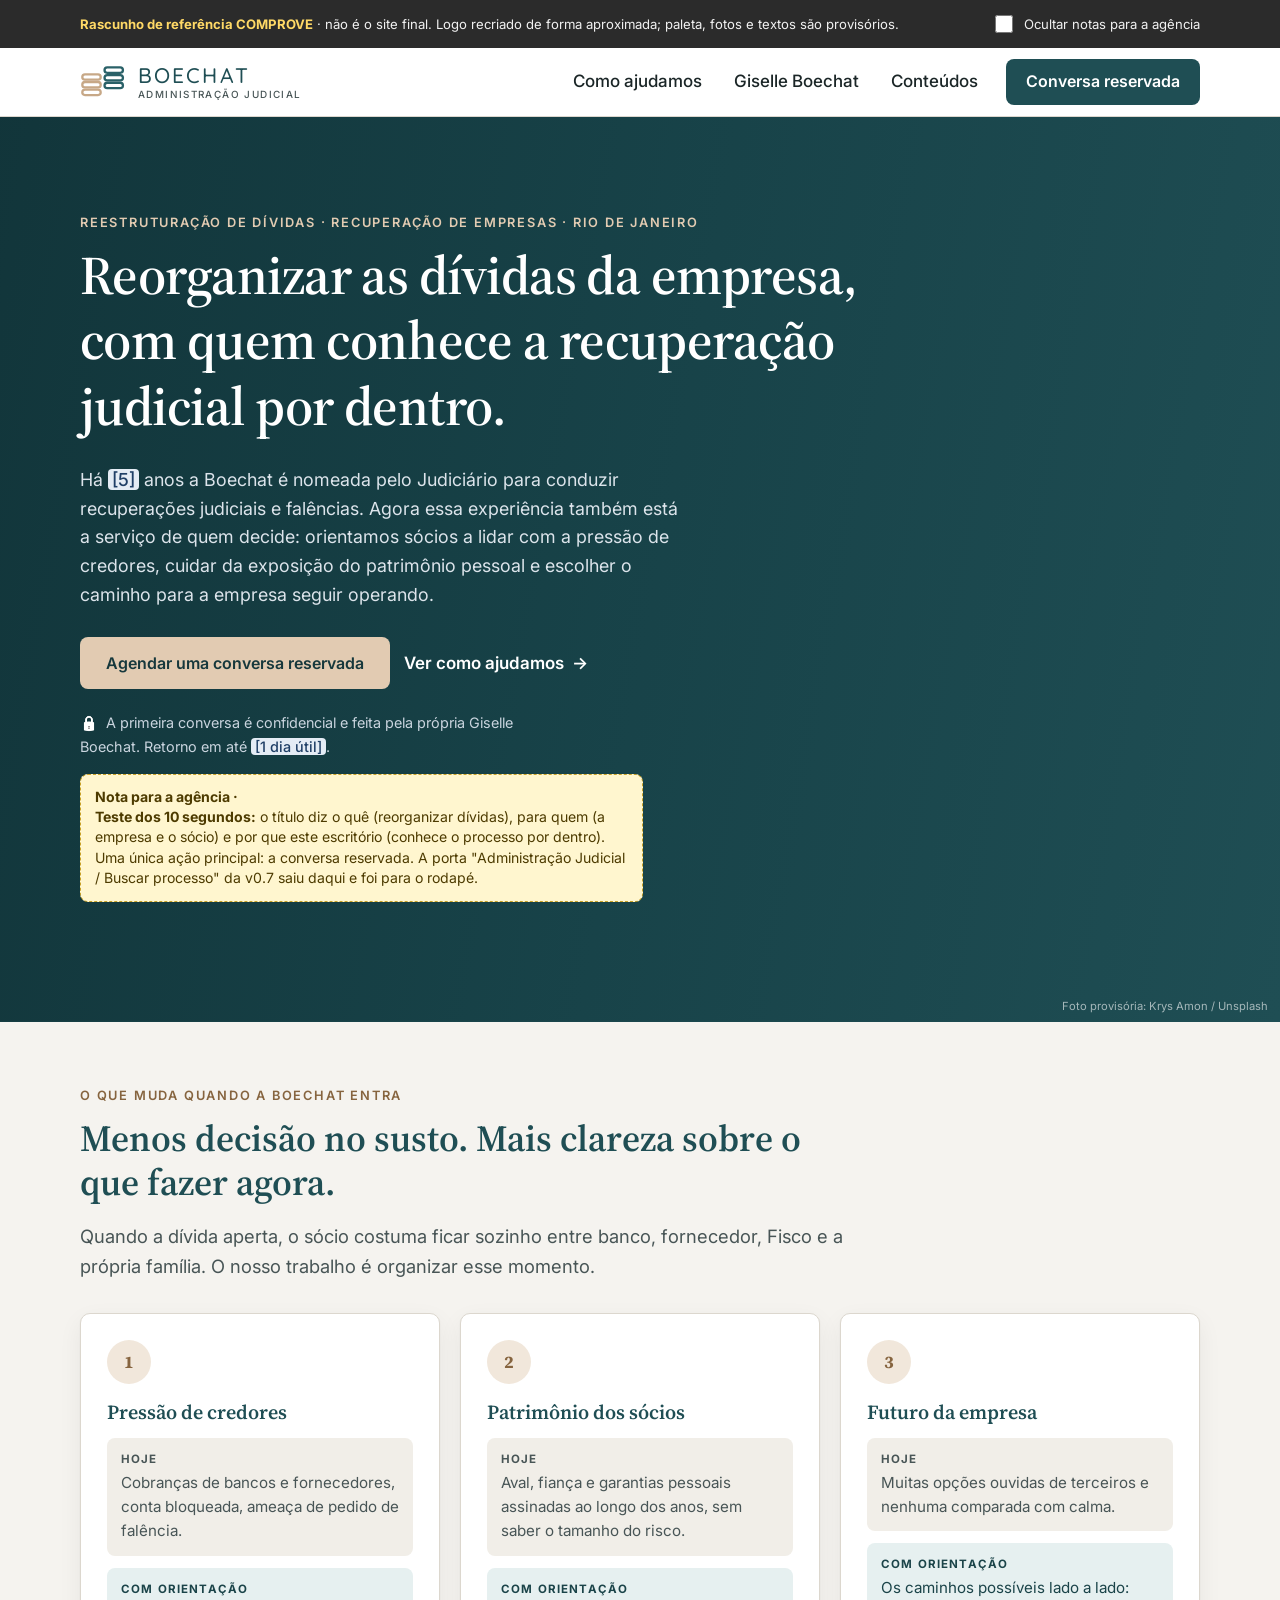
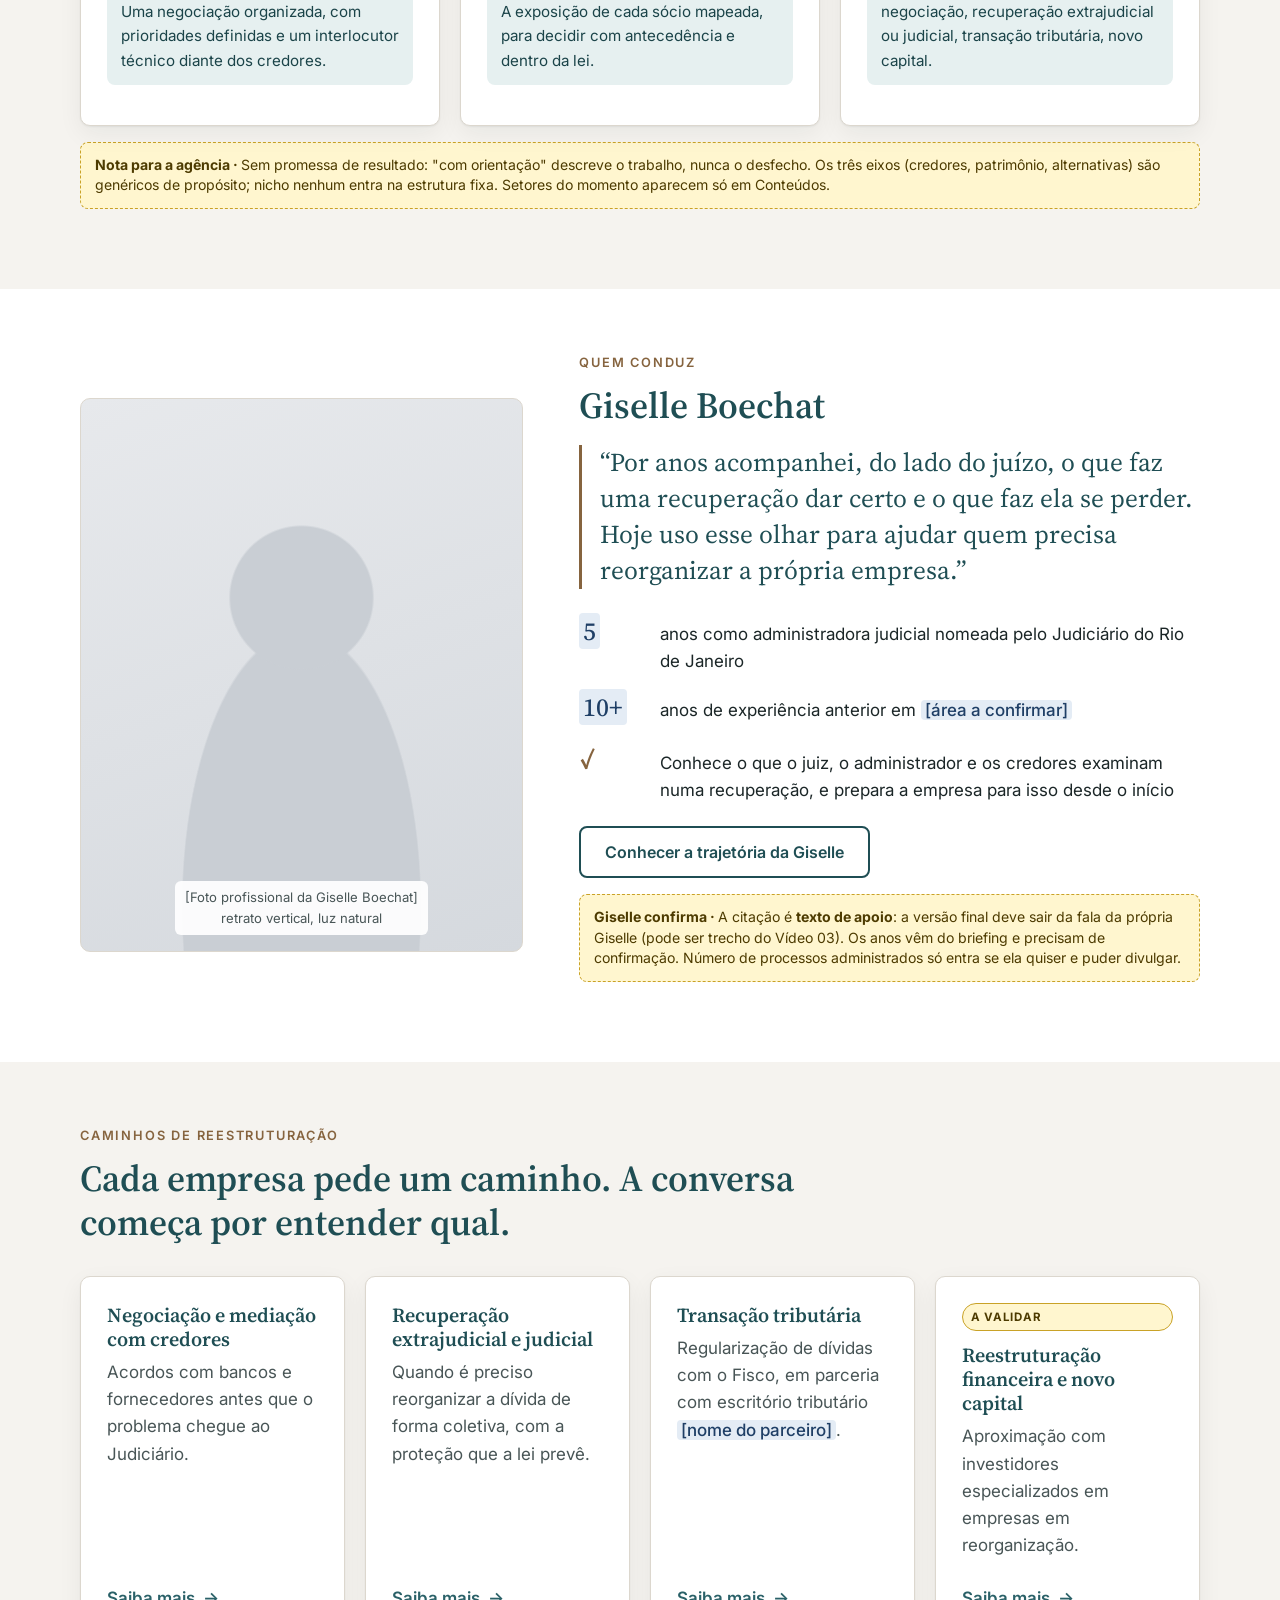
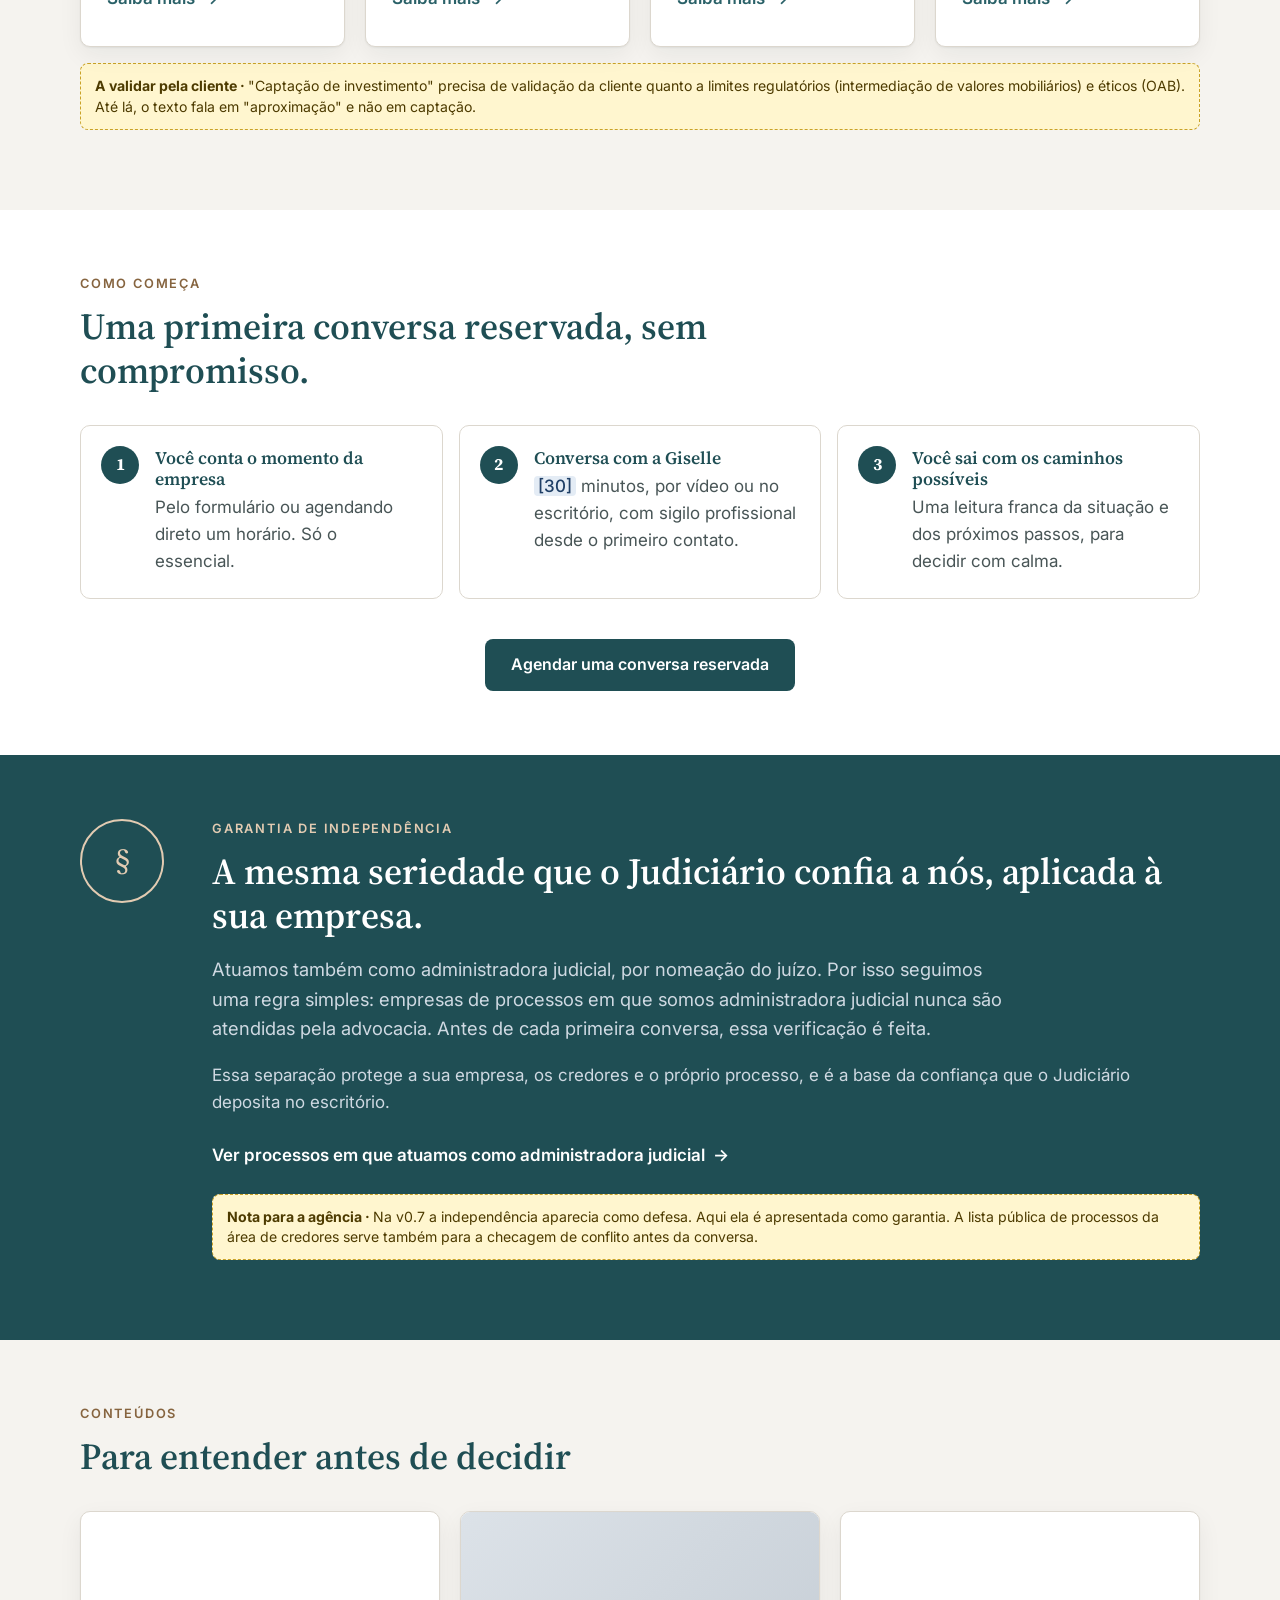
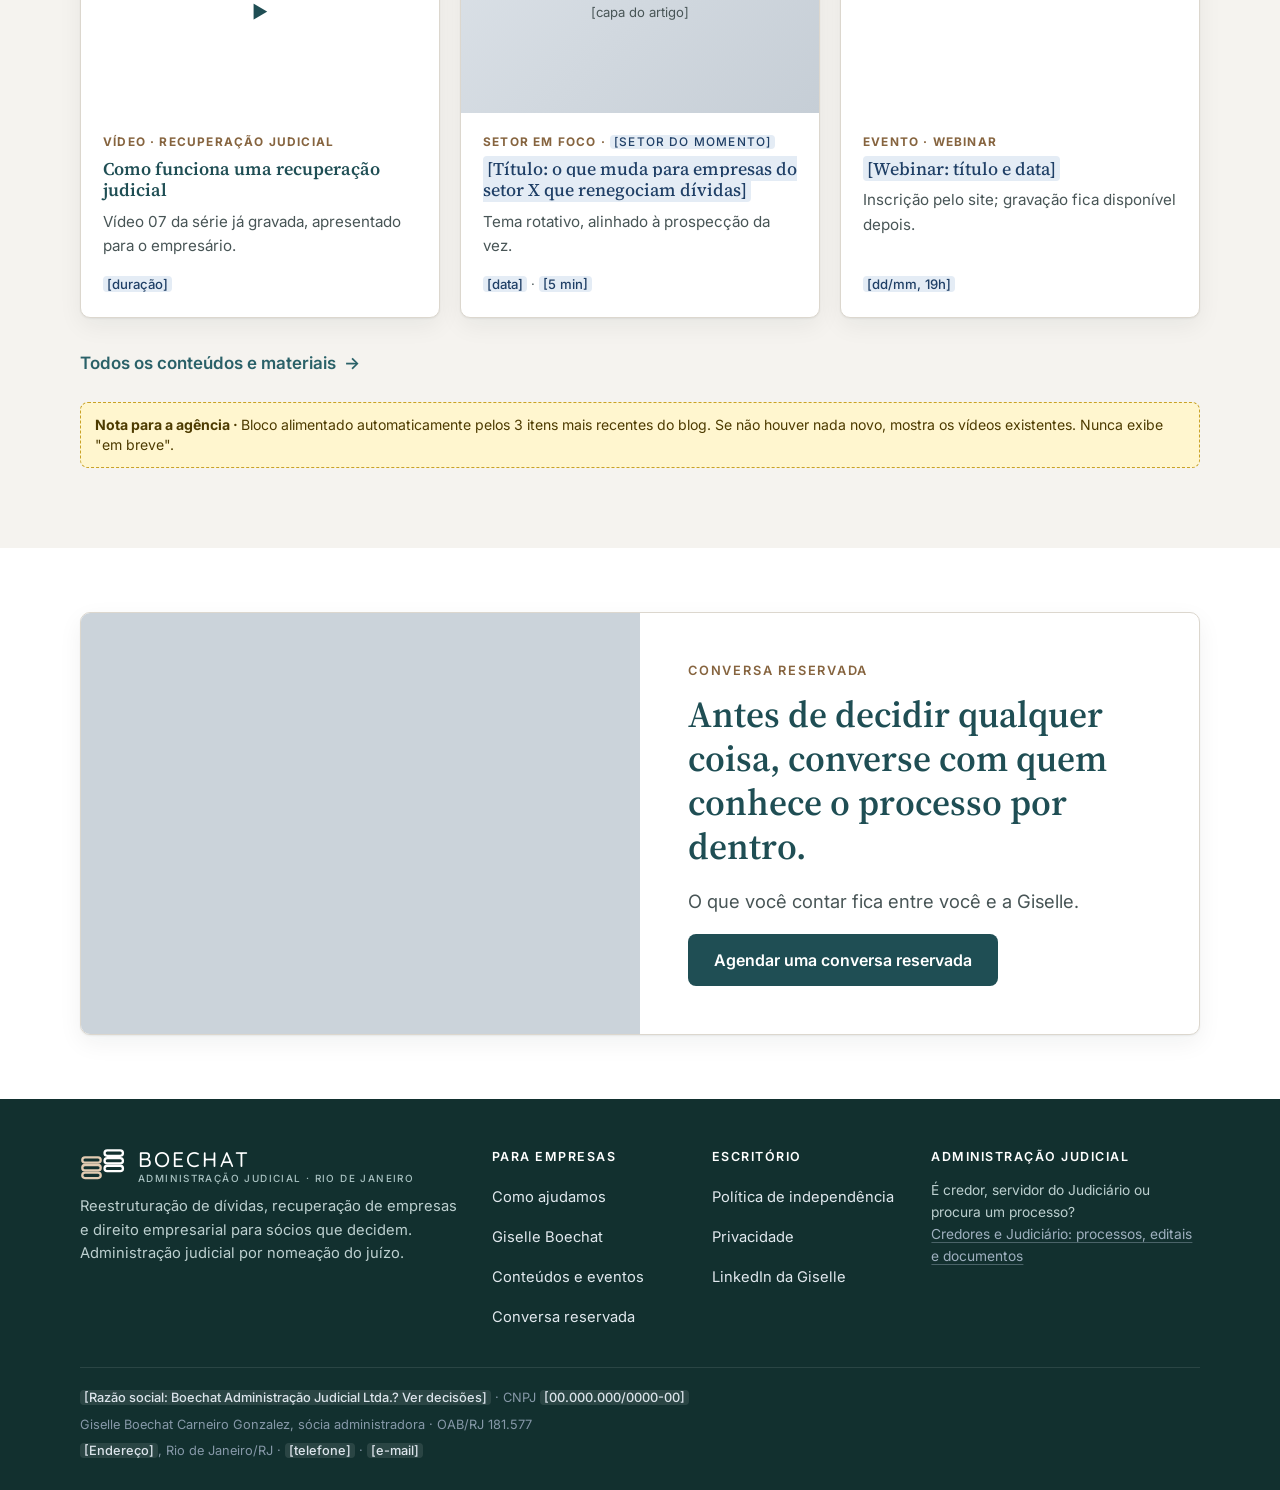
==== boechat-site-rascunho/index.html @ d045caf1 "Rascunho visual de referência do site Boechat Home voltada ao empresário, área separada de credores " ====
<!doctype html>
<html lang="pt-BR">
<head>
<meta charset="utf-8">
<meta name="viewport" content="width=device-width, initial-scale=1">
<meta name="robots" content="noindex, nofollow">
<title>Boechat · Reestruturação de dívidas e recuperação de empresas</title>
<link rel="preconnect" href="https://fonts.googleapis.com">
<link rel="preconnect" href="https://fonts.gstatic.com" crossorigin>
<link href="https://fonts.googleapis.com/css2?family=Inter:wght@400;500;600;700&family=Quicksand:wght@500&family=Source+Serif+4:opsz,wght@8..60,500;8..60,600&display=swap" rel="stylesheet">
<link rel="stylesheet" href="style.css">
</head>
<body>
<div class="rascunho" role="note">
  <div class="wrap rascunho__in">
    <p><strong>Rascunho de referência COMPROVE</strong> · não é o site final. Logo recriado de forma aproximada; paleta, fotos e textos são provisórios.</p>
    <label class="toggle"><input type="checkbox" id="ocultar-notas"> Ocultar notas para a agência</label>
  </div>
</div>
<header class="topo">
  <div class="wrap topo__in">
    <a href="index.html" class="marca" aria-label="Boechat, página inicial">
      <svg class="logo" viewBox="0 0 60 46" fill="none" stroke-width="3" aria-hidden="true"><g class="l1"><rect x="3" y="13" width="24" height="7" rx="3.5"/><rect x="3" y="23" width="24" height="7" rx="3.5"/><rect x="3" y="33" width="24" height="7" rx="3.5"/></g><g class="l2"><rect x="32" y="4" width="24" height="7" rx="3.5"/><rect x="32" y="14" width="24" height="7" rx="3.5"/><rect x="32" y="24" width="24" height="7" rx="3.5"/></g></svg>
      <span class="marca__nome" title="Recriação aproximada do logotipo atual: substituir pelo arquivo oficial">BOECHAT<small>Administração Judicial</small></span>
    </a>
    <nav class="menu-d" aria-label="Principal">
        <a href="como-ajudamos.html">Como ajudamos</a>
        <a href="giselle.html">Giselle Boechat</a>
        <a href="conteudos.html">Conteúdos</a>
        <a href="contato.html" class="btn btn--primario">Conversa reservada</a>
    </nav>
    <details class="menu-m">
      <summary>Menu</summary>
      <nav aria-label="Principal (celular)">
        <a href="como-ajudamos.html">Como ajudamos</a>
        <a href="giselle.html">Giselle Boechat</a>
        <a href="conteudos.html">Conteúdos</a>
        <a href="contato.html" class="btn btn--primario">Conversa reservada</a>
      </nav>
    </details>
  </div>
</header>
<main>
<!-- HERO: teste dos 10 segundos -->
<section class="hero" style="--hero-img: url('https://images.unsplash.com/photo-1548963670-aaaa8f73a5e3?auto=format&fit=crop&w=1800&q=70')">
  <div class="wrap hero__in">
    <span class="olho">Reestruturação de dívidas · Recuperação de empresas · Rio de Janeiro</span>
    <h1>Reorganizar as dívidas da empresa, com quem conhece a recuperação judicial por dentro.</h1>
    <p class="lead">Há <span class="ph">[5]</span> anos a Boechat é nomeada pelo Judiciário para conduzir recuperações judiciais e falências. Agora essa experiência também está a serviço de quem decide: orientamos sócios a lidar com a pressão de credores, cuidar da exposição do patrimônio pessoal e escolher o caminho para a empresa seguir operando.</p>
    <div class="hero__acoes">
      <a href="contato.html" class="btn btn--primario">Agendar uma conversa reservada</a>
      <a href="como-ajudamos.html" class="link-seta">Ver como ajudamos</a>
    </div>
    <p class="hero__garantia">A primeira conversa é confidencial e feita pela própria Giselle Boechat. Retorno em até <span class="ph">[1 dia útil]</span>.</p>
    <div class="nota">
      <p><b>Teste dos 10 segundos:</b> o título diz o quê (reorganizar dívidas), para quem (a empresa e o sócio) e por que este escritório (conhece o processo por dentro). Uma única ação principal: a conversa reservada. A porta "Administração Judicial / Buscar processo" da v0.7 saiu daqui e foi para o rodapé.</p>
    </div>
  </div>
  <p class="credito-foto">Foto provisória: Krys Amon / Unsplash</p>
</section>

<!-- O QUE MUDA -->
<section class="secao">
  <div class="wrap">
    <div class="cabeca-secao">
      <span class="olho">O que muda quando a Boechat entra</span>
      <h2>Menos decisão no susto. Mais clareza sobre o que fazer agora.</h2>
      <p class="lead">Quando a dívida aperta, o sócio costuma ficar sozinho entre banco, fornecedor, Fisco e a própria família. O nosso trabalho é organizar esse momento.</p>
    </div>
    <div class="grade grade--3">
      <article class="cartao">
        <div class="cartao__icone" aria-hidden="true">1</div>
        <h3>Pressão de credores</h3>
        <div class="transforma">
          <div class="de"><b>Hoje</b>Cobranças de bancos e fornecedores, conta bloqueada, ameaça de pedido de falência.</div>
          <div class="para"><b>Com orientação</b>Uma negociação organizada, com prioridades definidas e um interlocutor técnico diante dos credores.</div>
        </div>
      </article>
      <article class="cartao">
        <div class="cartao__icone" aria-hidden="true">2</div>
        <h3>Patrimônio dos sócios</h3>
        <div class="transforma">
          <div class="de"><b>Hoje</b>Aval, fiança e garantias pessoais assinadas ao longo dos anos, sem saber o tamanho do risco.</div>
          <div class="para"><b>Com orientação</b>A exposição de cada sócio mapeada, para decidir com antecedência e dentro da lei.</div>
        </div>
      </article>
      <article class="cartao">
        <div class="cartao__icone" aria-hidden="true">3</div>
        <h3>Futuro da empresa</h3>
        <div class="transforma">
          <div class="de"><b>Hoje</b>Muitas opções ouvidas de terceiros e nenhuma comparada com calma.</div>
          <div class="para"><b>Com orientação</b>Os caminhos possíveis lado a lado: negociação, recuperação extrajudicial ou judicial, transação tributária, novo capital.</div>
        </div>
      </article>
    </div>
    <div class="nota">Sem promessa de resultado: "com orientação" descreve o trabalho, nunca o desfecho. Os três eixos (credores, patrimônio, alternativas) são genéricos de propósito; nicho nenhum entra na estrutura fixa. Setores do momento aparecem só em Conteúdos.</div>
  </div>
</section>

<!-- AUTORIDADE -->
<section class="secao secao--branca">
  <div class="wrap autoridade">
    <div>
      <div class="retrato"><span>[Foto profissional da Giselle Boechat]<br>retrato vertical, luz natural</span></div>
    </div>
    <div>
      <span class="olho">Quem conduz</span>
      <h2>Giselle Boechat</h2>
      <blockquote class="citacao">“Por anos acompanhei, do lado do juízo, o que faz uma recuperação dar certo e o que faz ela se perder. Hoje uso esse olhar para ajudar quem precisa reorganizar a própria empresa.”</blockquote>
      <ul class="fatos">
        <li><strong><span class="ph">5</span></strong><span>anos como administradora judicial nomeada pelo Judiciário do Rio de Janeiro</span></li>
        <li><strong><span class="ph">10+</span></strong><span>anos de experiência anterior em <span class="ph">[área a confirmar]</span></span></li>
        <li><strong>✓</strong><span>Conhece o que o juiz, o administrador e os credores examinam numa recuperação, e prepara a empresa para isso desde o início</span></li>
      </ul>
      <a href="giselle.html" class="btn btn--contorno">Conhecer a trajetória da Giselle</a>
      <div class="nota nota--cliente">A citação é <b>texto de apoio</b>: a versão final deve sair da fala da própria Giselle (pode ser trecho do Vídeo 03). Os anos vêm do briefing e precisam de confirmação. Número de processos administrados só entra se ela quiser e puder divulgar.</div>
    </div>
  </div>
</section>

<!-- CAMINHOS -->
<section class="secao">
  <div class="wrap">
    <div class="cabeca-secao">
      <span class="olho">Caminhos de reestruturação</span>
      <h2>Cada empresa pede um caminho. A conversa começa por entender qual.</h2>
    </div>
    <div class="grade grade--4">
      <article class="cartao">
        <h3>Negociação e mediação com credores</h3>
        <p>Acordos com bancos e fornecedores antes que o problema chegue ao Judiciário.</p>
        <a class="link-seta" href="como-ajudamos.html#negociacao">Saiba mais</a>
      </article>
      <article class="cartao">
        <h3>Recuperação extrajudicial e judicial</h3>
        <p>Quando é preciso reorganizar a dívida de forma coletiva, com a proteção que a lei prevê.</p>
        <a class="link-seta" href="como-ajudamos.html#recuperacao">Saiba mais</a>
      </article>
      <article class="cartao">
        <h3>Transação tributária</h3>
        <p>Regularização de dívidas com o Fisco, em parceria com escritório tributário <span class="ph">[nome do parceiro]</span>.</p>
        <a class="link-seta" href="como-ajudamos.html#tributario">Saiba mais</a>
      </article>
      <article class="cartao">
        <span class="selo">A validar</span>
        <h3 class="mt-1">Reestruturação financeira e novo capital</h3>
        <p>Aproximação com investidores especializados em empresas em reorganização.</p>
        <a class="link-seta" href="como-ajudamos.html#capital">Saiba mais</a>
      </article>
    </div>
    <div class="nota nota--validar">"Captação de investimento" precisa de validação da cliente quanto a limites regulatórios (intermediação de valores mobiliários) e éticos (OAB). Até lá, o texto fala em "aproximação" e não em captação.</div>
  </div>
</section>

<!-- PRIMEIRA CONVERSA -->
<section class="secao secao--branca">
  <div class="wrap">
    <div class="cabeca-secao">
      <span class="olho">Como começa</span>
      <h2>Uma primeira conversa reservada, sem compromisso.</h2>
    </div>
    <ol class="passos">
      <li><h3>Você conta o momento da empresa</h3><p>Pelo formulário ou agendando direto um horário. Só o essencial.</p></li>
      <li><h3>Conversa com a Giselle</h3><p><span class="ph">[30]</span> minutos, por vídeo ou no escritório, com sigilo profissional desde o primeiro contato.</p></li>
      <li><h3>Você sai com os caminhos possíveis</h3><p>Uma leitura franca da situação e dos próximos passos, para decidir com calma.</p></li>
    </ol>
    <div class="centro mt-3">
      <a href="contato.html" class="btn btn--primario">Agendar uma conversa reservada</a>
    </div>
  </div>
</section>

<!-- INDEPENDÊNCIA -->
<section class="secao secao--escura" id="independencia">
  <div class="wrap garantia">
    <div class="garantia__selo" aria-hidden="true">§</div>
    <div>
      <span class="olho">Garantia de independência</span>
      <h2>A mesma seriedade que o Judiciário confia a nós, aplicada à sua empresa.</h2>
      <p class="lead" style="color:#CFD9E2">Atuamos também como administradora judicial, por nomeação do juízo. Por isso seguimos uma regra simples: empresas de processos em que somos administradora judicial nunca são atendidas pela advocacia. Antes de cada primeira conversa, essa verificação é feita.</p>
      <p style="color:#CFD9E2">Essa separação protege a sua empresa, os credores e o próprio processo, e é a base da confiança que o Judiciário deposita no escritório.</p>
      <a class="link-seta" href="credores-e-judiciario.html">Ver processos em que atuamos como administradora judicial</a>
      <div class="nota">Na v0.7 a independência aparecia como defesa. Aqui ela é apresentada como garantia. A lista pública de processos da área de credores serve também para a checagem de conflito antes da conversa.</div>
    </div>
  </div>
</section>

<!-- CONTEÚDOS -->
<section class="secao">
  <div class="wrap">
    <div class="cabeca-secao">
      <span class="olho">Conteúdos</span>
      <h2>Para entender antes de decidir</h2>
    </div>
    <div class="grade grade--3">
      <article class="post">
        <div class="post__capa post__capa--video" style="background-image:url('https://images.unsplash.com/photo-1450101499163-c8848c66ca85?auto=format&fit=crop&w=800&q=60')"></div>
        <div class="post__corpo">
          <span class="post__tema">Vídeo · Recuperação judicial</span>
          <h3>Como funciona uma recuperação judicial</h3>
          <p>Vídeo 07 da série já gravada, apresentado para o empresário.</p>
          <span class="post__meta"><span class="ph">[duração]</span></span>
        </div>
      </article>
      <article class="post">
        <div class="post__capa">[capa do artigo]</div>
        <div class="post__corpo">
          <span class="post__tema">Setor em foco · <span class="ph">[setor do momento]</span></span>
          <h3><span class="ph">[Título: o que muda para empresas do setor X que renegociam dívidas]</span></h3>
          <p>Tema rotativo, alinhado à prospecção da vez.</p>
          <span class="post__meta"><span class="ph">[data]</span> · <span class="ph">[5 min]</span></span>
        </div>
      </article>
      <article class="post">
        <div class="post__capa" style="background-image:url('https://images.unsplash.com/photo-1785140629691-da4294ff4d19?auto=format&fit=crop&w=800&q=60')"></div>
        <div class="post__corpo">
          <span class="post__tema">Evento · Webinar</span>
          <h3><span class="ph">[Webinar: título e data]</span></h3>
          <p>Inscrição pelo site; gravação fica disponível depois.</p>
          <span class="post__meta"><span class="ph">[dd/mm, 19h]</span></span>
        </div>
      </article>
    </div>
    <div class="mt-2"><a class="link-seta" href="conteudos.html">Todos os conteúdos e materiais</a></div>
    <div class="nota">Bloco alimentado automaticamente pelos 3 itens mais recentes do blog. Se não houver nada novo, mostra os vídeos existentes. Nunca exibe "em breve".</div>
  </div>
</section>

<!-- CTA FINAL -->
<section class="secao secao--branca">
  <div class="wrap">
    <div class="faixa-foto">
      <div class="faixa-foto__img" style="background-image:url('https://images.unsplash.com/photo-1785140629691-da4294ff4d19?auto=format&fit=crop&w=1200&q=65')" role="img" aria-label="Duas pessoas conversando em um escritório claro"></div>
      <div class="faixa-foto__txt">
        <span class="olho">Conversa reservada</span>
        <h2>Antes de decidir qualquer coisa, converse com quem conhece o processo por dentro.</h2>
        <p class="lead">O que você contar fica entre você e a Giselle.</p>
        <a href="contato.html" class="btn btn--primario">Agendar uma conversa reservada</a>
      </div>
    </div>
  </div>
</section>
</main>
<footer class="rodape">
  <div class="wrap">
    <div class="rodape__grade">
      <div>
        <a href="index.html" class="marca">
          <svg class="logo" viewBox="0 0 60 46" fill="none" stroke-width="3" aria-hidden="true"><g class="l1"><rect x="3" y="13" width="24" height="7" rx="3.5"/><rect x="3" y="23" width="24" height="7" rx="3.5"/><rect x="3" y="33" width="24" height="7" rx="3.5"/></g><g class="l2"><rect x="32" y="4" width="24" height="7" rx="3.5"/><rect x="32" y="14" width="24" height="7" rx="3.5"/><rect x="32" y="24" width="24" height="7" rx="3.5"/></g></svg>
          <span class="marca__nome">BOECHAT<small>Administração Judicial · Rio de Janeiro</small></span>
        </a>
        <p class="mt-1">Reestruturação de dívidas, recuperação de empresas e direito empresarial para sócios que decidem. Administração judicial por nomeação do juízo.</p>
      </div>
      <div>
        <h4>Para empresas</h4>
        <ul>
          <li><a href="como-ajudamos.html">Como ajudamos</a></li>
          <li><a href="giselle.html">Giselle Boechat</a></li>
          <li><a href="conteudos.html">Conteúdos e eventos</a></li>
          <li><a href="contato.html">Conversa reservada</a></li>
        </ul>
      </div>
      <div>
        <h4>Escritório</h4>
        <ul>
          <li><a href="index.html#independencia">Política de independência</a></li>
          <li><a href="contato.html#privacidade">Privacidade</a></li>
          <li><a href="[link-linkedin-giselle]">LinkedIn da Giselle</a></li>
        </ul>
      </div>
      <div class="rodape__discreto">
        <h4>Administração judicial</h4>
        <p class="mb-0">É credor, servidor do Judiciário ou procura um processo?</p>
        <a href="credores-e-judiciario.html">Credores e Judiciário: processos, editais e documentos</a>
      </div>
    </div>
    <div class="rodape__legal">
      <span><span class="ph">[Razão social: Boechat Administração Judicial Ltda.? Ver decisões]</span> · CNPJ <span class="ph">[00.000.000/0000-00]</span></span>
      <span>Giselle Boechat Carneiro Gonzalez, sócia administradora · OAB/RJ 181.577</span>
      <span><span class="ph">[Endereço]</span>, Rio de Janeiro/RJ · <span class="ph">[telefone]</span> · <span class="ph">[e-mail]</span></span>
    </div>
  </div>
</footer>
</body>
</html>
---- boechat-site-rascunho/style.css ----
/* ==========================================================================
   Boechat · RASCUNHO VISUAL DE REFERÊNCIA (não é o site final)
   Paleta PROVISÓRIA, tirada a olho do logotipo atual (azul-petróleo + areia).
   Substituir pelos valores oficiais do manual de marca quando existir.
   Mobile-first: estilos base = celular; ajustes em min-width.
   ========================================================================== */

:root {
  /* Paleta provisória derivada do logotipo */
  --bg: #F5F3EF;          /* papel claro */
  --surface: #FFFFFF;
  --ink: #1B2627;         /* texto principal */
  --ink-soft: #485556;    /* texto secundário (contraste ~7:1 sobre --bg) */
  --teal: #4F8F96;        /* azul-petróleo do fundo do logo (uso decorativo) */
  --brand: #1F4E54;       /* azul-petróleo profundo: títulos, seções escuras */
  --brand-2: #2A6168;
  --sand: #E2CBB2;        /* areia do símbolo do logo */
  --accent: #86643F;      /* areia escurecida p/ texto (contraste ~5:1 sobre branco) */
  --accent-soft: #F1E7DB;
  --line: #DCD7CE;
  --ok: #2F6B4F;

  /* Notas para a agência (fica fora do site final) */
  --nota-bg: #FFF6CF;
  --nota-line: #C9A227;
  --nota-ink: #4D3B00;

  /* Placeholder de conteúdo a confirmar */
  --ph-bg: #E4ECF5;
  --ph-ink: #1F3F66;

  --radius: 10px;
  --shadow: 0 1px 2px rgba(20, 30, 40, .06), 0 8px 24px rgba(20, 30, 40, .06);
  --wrap: 1160px;

  --font-serif: "Source Serif 4", Georgia, "Times New Roman", serif;
  --font-sans: "Inter", system-ui, -apple-system, "Segoe UI", Roboto, Arial, sans-serif;
}

*, *::before, *::after { box-sizing: border-box; }
html { -webkit-text-size-adjust: 100%; scroll-behavior: smooth; }
body {
  margin: 0;
  background: var(--bg);
  color: var(--ink);
  font-family: var(--font-sans);
  font-size: 17px;
  line-height: 1.6;
}
img { max-width: 100%; display: block; }
a { color: var(--brand-2); text-underline-offset: 3px; }
a:hover { color: var(--accent); }
:focus-visible { outline: 3px solid var(--accent); outline-offset: 2px; }

h1, h2, h3 { font-family: var(--font-serif); font-weight: 600; line-height: 1.2; margin: 0 0 .5em; color: var(--brand); }
h1 { font-size: clamp(2rem, 7vw, 3.4rem); letter-spacing: -.01em; }
h2 { font-size: clamp(1.6rem, 5vw, 2.3rem); }
h3 { font-size: 1.25rem; }
p { margin: 0 0 1em; }

.wrap { width: 100%; max-width: var(--wrap); margin: 0 auto; padding: 0 20px; }
.secao { padding: 64px 0; }
.secao--branca { background: var(--surface); }
.secao--escura { background: var(--brand); color: #E8EEF3; }
.secao--escura h2, .secao--escura h3 { color: #fff; }
.secao--escura a { color: #fff; }
.olho { font-size: .8rem; letter-spacing: .14em; text-transform: uppercase; color: var(--accent); font-weight: 600; margin-bottom: .75em; display: block; }
.secao--escura .olho, .hero .olho { color: var(--sand); }
.lead { font-size: 1.15rem; color: var(--ink-soft); max-width: 44em; }
.centro { text-align: center; }
.centro .lead { margin-left: auto; margin-right: auto; }

/* -------------------------------------------------------------- Faixa de rascunho */
.rascunho {
  background: #2B2B2B; color: #F2F2F2; font-size: .82rem; line-height: 1.4;
}
.rascunho__in { display: flex; flex-wrap: wrap; gap: 8px 16px; align-items: center; justify-content: space-between; padding-top: 8px; padding-bottom: 8px; }
.rascunho p { margin: 0; }
.rascunho strong { color: #FFD966; }
.toggle { display: inline-flex; gap: 8px; align-items: center; cursor: pointer; white-space: nowrap; min-height: 32px; }
.toggle input { width: 18px; height: 18px; accent-color: #FFD966; }
body:has(#ocultar-notas:checked) .nota { display: none !important; }

/* -------------------------------------------------------------- Notas e placeholders */
.nota {
  background: var(--nota-bg); border: 1px dashed var(--nota-line); color: var(--nota-ink);
  border-radius: 8px; padding: 12px 14px; font-size: .88rem; line-height: 1.45; margin: 16px 0;
  font-family: var(--font-sans);
}
.nota::before { content: "Nota para a agência · "; font-weight: 700; }
.nota--cliente::before { content: "Giselle confirma · "; }
.nota--validar::before { content: "A validar pela cliente · "; }
.nota p:last-child, .nota ul:last-child { margin-bottom: 0; }
.nota ul { margin: 6px 0 0; padding-left: 18px; }
.secao--escura .nota { color: var(--nota-ink); }

.ph {
  background: var(--ph-bg); color: var(--ph-ink); border-radius: 4px; padding: 0 4px;
  font-weight: 500; white-space: normal;
}
.secao--escura .ph { background: rgba(255,255,255,.14); color: #fff; }
.selo {
  display: inline-block; font-size: .72rem; font-weight: 700; letter-spacing: .06em; text-transform: uppercase;
  padding: 4px 8px; border-radius: 999px; background: var(--nota-bg); color: var(--nota-ink); border: 1px solid var(--nota-line);
}
.selo--neutro { background: var(--accent-soft); border-color: #D8C7A8; color: #5E4720; }

/* -------------------------------------------------------------- Botões */
.btn {
  display: inline-flex; align-items: center; justify-content: center; gap: 8px;
  min-height: 52px; padding: 14px 24px; border-radius: 8px; border: 2px solid transparent;
  font: 600 1rem/1.2 var(--font-sans); text-decoration: none; cursor: pointer; text-align: center;
  transition: background .15s, color .15s, border-color .15s;
}
.btn--primario { background: var(--brand); color: #fff; }
.btn--primario:hover { background: var(--brand-2); color: #fff; }
.hero .btn--primario, .secao--escura .btn--primario { background: var(--sand); color: #16383C; }
.hero .btn--primario:hover, .secao--escura .btn--primario:hover { background: #EEDDC9; color: #16383C; }
.btn--escuro { background: var(--brand); color: #fff; }
.btn--escuro:hover { background: var(--brand-2); color: #fff; }
.btn--contorno { border-color: currentColor; color: var(--brand); background: transparent; }
.btn--contorno:hover { background: var(--brand); color: #fff; border-color: var(--brand); }
.btn--claro { background: #fff; color: var(--brand); }
.btn--bloco { width: 100%; }
.link-seta { font-weight: 600; text-decoration: none; display: inline-flex; align-items: center; min-height: 44px; }
.link-seta::after { content: "→"; margin-left: 8px; transition: transform .15s; }
.link-seta:hover::after { transform: translateX(3px); }

/* -------------------------------------------------------------- Topo */
.topo { background: var(--surface); border-bottom: 1px solid var(--line); position: sticky; top: 0; z-index: 20; }
.topo__in { display: flex; align-items: center; justify-content: space-between; gap: 16px; min-height: 68px; }
.marca { display: flex; align-items: center; gap: 12px; text-decoration: none; color: var(--brand); }
.logo { width: 46px; height: 36px; flex: none; }
.logo .l1 { stroke: #C7A887; }
.logo .l2 { stroke: var(--brand-2); }
.marca__nome { font-family: "Quicksand", var(--font-sans); font-size: 1.32rem; font-weight: 500; letter-spacing: .1em; line-height: 1.05; }
.marca__nome small { display: block; font-family: var(--font-sans); font-size: .62rem; font-weight: 500; letter-spacing: .14em; text-transform: uppercase; color: var(--ink-soft); margin-top: 3px; }

.menu-m { position: relative; }
.menu-m summary {
  list-style: none; cursor: pointer; min-height: 48px; min-width: 48px; padding: 0 14px;
  display: flex; align-items: center; gap: 8px; border: 1px solid var(--line); border-radius: 8px; font-weight: 600; color: var(--brand);
}
.menu-m summary::-webkit-details-marker { display: none; }
.menu-m summary::before { content: "☰"; font-size: 1.1rem; }
.menu-m[open] summary::before { content: "✕"; }
.menu-m nav {
  position: absolute; right: 0; top: calc(100% + 8px); width: min(88vw, 320px);
  background: var(--surface); border: 1px solid var(--line); border-radius: var(--radius); box-shadow: var(--shadow);
  padding: 8px; display: grid;
}
.menu-m nav a { display: flex; align-items: center; min-height: 52px; padding: 0 14px; text-decoration: none; color: var(--ink); border-radius: 6px; font-weight: 500; }
.menu-m nav a:hover, .menu-m nav a[aria-current="page"] { background: var(--bg); color: var(--brand); }
.menu-m nav .btn { margin-top: 8px; color: #fff; justify-content: center; }
.menu-d { display: none; }

@media (min-width: 960px) {
  .menu-m { display: none; }
  .menu-d { display: flex; align-items: center; gap: 4px; }
  .menu-d a:not(.btn) { padding: 10px 14px; text-decoration: none; color: var(--ink); font-weight: 500; border-radius: 6px; }
  .menu-d a:not(.btn):hover, .menu-d a[aria-current="page"] { color: var(--brand); background: var(--bg); }
  .menu-d .btn { min-height: 46px; padding: 10px 18px; margin-left: 10px; }
}

/* -------------------------------------------------------------- Hero */
.hero {
  position: relative; color: #fff; isolation: isolate;
  background-color: var(--brand);
  background-image:
    linear-gradient(100deg, rgba(17, 52, 57, .95) 0%, rgba(22, 64, 70, .84) 48%, rgba(31, 78, 84, .50) 100%),
    var(--hero-img, none);
  background-size: cover; background-position: center;
}
.hero__in { padding: 56px 20px 64px; }
.hero h1 { color: #fff; max-width: 15em; }
.hero .lead { color: #DCE4EB; font-size: 1.12rem; max-width: 34em; }
.hero__acoes { display: flex; flex-direction: column; gap: 14px; margin-top: 28px; align-items: stretch; }
.hero__acoes .link-seta { color: #fff; justify-content: center; }
.hero__garantia { margin-top: 22px; font-size: .9rem; color: #C9D4DE; max-width: 34em; }
.hero__garantia::before { content: "🔒"; filter: grayscale(1) brightness(2); margin-right: 8px; }
.hero .nota { max-width: 40em; }
.hero--interna .hero__in { padding: 44px 20px 48px; }
.hero--interna h1 { font-size: clamp(1.9rem, 6vw, 2.9rem); }
.credito-foto { font-size: .7rem; color: rgba(255,255,255,.6); position: absolute; right: 12px; bottom: 6px; margin: 0; }
.credito-foto a { color: inherit; }

@media (min-width: 720px) {
  .hero__in { padding: 96px 20px 104px; }
  .hero__acoes { flex-direction: row; align-items: center; }
  .hero__acoes .link-seta { justify-content: flex-start; }
}

/* -------------------------------------------------------------- Grades e cartões */
.grade { display: grid; gap: 20px; }
@media (min-width: 720px) {
  .grade--2 { grid-template-columns: repeat(2, 1fr); }
  .grade--3 { grid-template-columns: repeat(2, 1fr); }
}
@media (min-width: 1000px) {
  .grade--3 { grid-template-columns: repeat(3, 1fr); }
  .grade--4 { grid-template-columns: repeat(4, 1fr); }
}
@media (min-width: 720px) and (max-width: 999px) { .grade--4 { grid-template-columns: repeat(2, 1fr); } }

.cartao { background: var(--surface); border: 1px solid var(--line); border-radius: var(--radius); padding: 26px; box-shadow: var(--shadow); display: flex; flex-direction: column; }
.cartao h3 { margin-bottom: .4em; }
.cartao p { color: var(--ink-soft); }
.cartao .link-seta { margin-top: auto; }
.cartao__icone { width: 44px; height: 44px; border-radius: 50%; background: var(--accent-soft); color: var(--accent); display: grid; place-items: center; font-family: var(--font-serif); font-weight: 700; margin-bottom: 16px; font-size: 1.1rem; }

/* Antes → com orientação */
.transforma { display: grid; gap: 12px; margin: 6px 0 14px; }
.transforma div { padding: 12px 14px; border-radius: 8px; font-size: .95rem; }
.transforma .de { background: #F1EEE8; color: var(--ink-soft); }
.transforma .para { background: #E6F0F0; color: #1B4449; }
.transforma b { display: block; font-size: .72rem; letter-spacing: .1em; text-transform: uppercase; margin-bottom: 2px; }

/* -------------------------------------------------------------- Autoridade */
.autoridade { display: grid; gap: 32px; align-items: center; }
.retrato {
  aspect-ratio: 4 / 5; border-radius: var(--radius); background:
    radial-gradient(circle at 50% 36%, #C9CED4 0 17%, transparent 17.5%),
    radial-gradient(ellipse at 50% 92%, #C9CED4 0 38%, transparent 38.5%),
    linear-gradient(160deg, #E7E9EC, #D5D9DE);
  display: flex; align-items: flex-end; justify-content: center; padding: 16px; position: relative; overflow: hidden;
  border: 1px solid var(--line);
}
.retrato span { background: rgba(255,255,255,.92); color: var(--ink-soft); font-size: .82rem; padding: 6px 10px; border-radius: 6px; text-align: center; }
.citacao { font-family: var(--font-serif); font-size: clamp(1.25rem, 3.6vw, 1.6rem); line-height: 1.4; color: var(--brand); border-left: 3px solid var(--accent); padding-left: 18px; margin: 0 0 20px; }
.fatos { display: grid; gap: 12px; margin: 22px 0; padding: 0; list-style: none; }
.fatos li { display: flex; gap: 14px; align-items: baseline; }
.fatos strong { font-family: var(--font-serif); font-size: 1.6rem; color: var(--accent); min-width: 2.6em; }
@media (min-width: 860px) {
  .autoridade { grid-template-columns: 5fr 7fr; gap: 56px; }
}

/* Vídeo placeholder */
.video {
  position: relative; aspect-ratio: 16 / 9; border-radius: var(--radius); overflow: hidden;
  background: linear-gradient(135deg, #2A6168, #12302F); color: #fff; display: grid; place-items: center; text-align: center; padding: 20px;
}
.video__play { width: 72px; height: 72px; border-radius: 50%; background: rgba(255,255,255,.95); display: grid; place-items: center; margin: 0 auto 14px; }
.video__play::after { content: ""; border-left: 22px solid var(--brand); border-top: 13px solid transparent; border-bottom: 13px solid transparent; margin-left: 6px; }
.video p { margin: 0; font-size: .92rem; color: #CCD6DF; max-width: 30em; }
.video strong { display: block; font-family: var(--font-serif); font-size: 1.2rem; color: #fff; margin-bottom: 4px; }

/* -------------------------------------------------------------- Passos */
.passos { list-style: none; padding: 0; margin: 0; display: grid; gap: 16px; counter-reset: passo; }
.passos li { counter-increment: passo; background: var(--surface); border: 1px solid var(--line); border-radius: var(--radius); padding: 22px 22px 22px 74px; position: relative; }
.passos li::before {
  content: counter(passo); position: absolute; left: 20px; top: 20px; width: 38px; height: 38px; border-radius: 50%;
  background: var(--brand); color: #fff; display: grid; place-items: center; font-weight: 700; font-family: var(--font-serif);
}
.passos h3 { font-size: 1.1rem; margin-bottom: .25em; }
.passos p { margin: 0; color: var(--ink-soft); }
@media (min-width: 900px) { .passos { grid-template-columns: repeat(3, 1fr); } }

/* -------------------------------------------------------------- Independência */
.garantia { display: grid; gap: 24px; align-items: start; }
.garantia__selo {
  width: 84px; height: 84px; border-radius: 50%; border: 2px solid var(--sand); display: grid; place-items: center;
  font-family: var(--font-serif); font-size: 2rem; color: var(--sand);
}
@media (min-width: 860px) { .garantia { grid-template-columns: 100px 1fr; gap: 32px; } }

/* -------------------------------------------------------------- Faixa com foto */
.faixa-foto { display: grid; gap: 0; background: var(--surface); border-radius: var(--radius); overflow: hidden; border: 1px solid var(--line); box-shadow: var(--shadow); }
.faixa-foto__img { min-height: 220px; background-color: #CBD3DA; background-size: cover; background-position: center; }
.faixa-foto__txt { padding: 32px 26px; }
@media (min-width: 860px) { .faixa-foto { grid-template-columns: 1fr 1fr; } .faixa-foto__txt { padding: 48px; } }

/* -------------------------------------------------------------- Conteúdos */
.filtros { display: flex; gap: 8px; overflow-x: auto; padding: 4px 0 12px; scrollbar-width: thin; }
.filtros button {
  flex: none; min-height: 44px; padding: 0 16px; border-radius: 999px; border: 1px solid var(--line); background: var(--surface);
  font: 500 .92rem var(--font-sans); color: var(--ink); cursor: pointer;
}
.filtros button[aria-pressed="true"] { background: var(--brand); border-color: var(--brand); color: #fff; }
.post { background: var(--surface); border: 1px solid var(--line); border-radius: var(--radius); overflow: hidden; display: flex; flex-direction: column; box-shadow: var(--shadow); }
.post__capa { aspect-ratio: 16 / 9; background: linear-gradient(135deg, #DCE2E8, #C6CED6); display: grid; place-items: center; color: var(--ink-soft); font-size: .82rem; position: relative; background-size: cover; background-position: center; }
.post__capa--video::after { content: "▶"; width: 52px; height: 52px; border-radius: 50%; background: rgba(255,255,255,.92); color: var(--brand); display: grid; place-items: center; font-size: 1.1rem; }
.post__corpo { padding: 20px 22px 22px; display: flex; flex-direction: column; flex: 1; }
.post__tema { font-size: .74rem; font-weight: 700; letter-spacing: .1em; text-transform: uppercase; color: var(--accent); margin-bottom: 6px; }
.post h3 { font-size: 1.12rem; }
.post p { color: var(--ink-soft); font-size: .95rem; }
.post__meta { margin-top: auto; font-size: .82rem; color: var(--ink-soft); }
.post[hidden] { display: none; }

.material { display: grid; gap: 18px; background: var(--surface); border: 1px solid var(--line); border-radius: var(--radius); padding: 24px; box-shadow: var(--shadow); }
.material__tipo { font-size: .74rem; font-weight: 700; letter-spacing: .1em; text-transform: uppercase; color: var(--accent); }
.material h3 { margin: 4px 0 6px; }
.material p { color: var(--ink-soft); margin: 0; }
@media (min-width: 720px) { .material { grid-template-columns: 1fr auto; align-items: center; } }

/* -------------------------------------------------------------- Formulário */
.form { background: var(--surface); border: 1px solid var(--line); border-radius: var(--radius); padding: 24px; box-shadow: var(--shadow); display: grid; gap: 18px; }
.campo { display: grid; gap: 6px; }
.campo label, .campo legend { font-weight: 600; font-size: .95rem; color: var(--ink); }
.campo small { color: var(--ink-soft); font-size: .85rem; }
.campo input, .campo select, .campo textarea {
  width: 100%; min-height: 52px; padding: 12px 14px; border: 1.5px solid #BFB8AA; border-radius: 8px; background: #fff;
  font: 400 1rem var(--font-sans); color: var(--ink);
}
.campo textarea { min-height: 120px; resize: vertical; }
.campo input:focus, .campo select:focus, .campo textarea:focus { border-color: var(--brand); outline: 3px solid rgba(31, 51, 71, .15); }
.opcional { font-weight: 400; color: var(--ink-soft); }
.form__duas { display: grid; gap: 18px; }
@media (min-width: 720px) { .form__duas { grid-template-columns: 1fr 1fr; } }
.check { display: flex; gap: 12px; align-items: flex-start; font-size: .92rem; color: var(--ink-soft); }
.check input { width: 22px; height: 22px; margin-top: 2px; flex: none; accent-color: var(--brand); }
.sigilo { background: #E8F1F1; border-radius: 8px; padding: 14px 16px; font-size: .9rem; color: #1E4247; display: flex; gap: 12px; }
.sigilo::before { content: "🔒"; filter: grayscale(1); }
.ocultos { font-family: ui-monospace, SFMono-Regular, Menlo, monospace; font-size: .8rem; }

.contato-grade { display: grid; gap: 28px; }
@media (min-width: 960px) { .contato-grade { grid-template-columns: 7fr 5fr; gap: 40px; align-items: start; } }
.lateral { display: grid; gap: 16px; }
.lateral .cartao { padding: 22px; }

/* -------------------------------------------------------------- FAQ */
.faq details { background: var(--surface); border: 1px solid var(--line); border-radius: var(--radius); margin-bottom: 10px; }
.faq summary { cursor: pointer; padding: 18px 52px 18px 20px; font-weight: 600; list-style: none; position: relative; min-height: 56px; }
.faq summary::-webkit-details-marker { display: none; }
.faq summary::after { content: "+"; position: absolute; right: 20px; top: 14px; font-size: 1.4rem; color: var(--accent); }
.faq details[open] summary::after { content: "−"; }
.faq details > div { padding: 0 20px 18px; color: var(--ink-soft); }

/* -------------------------------------------------------------- Lista de situações */
.situacoes { list-style: none; margin: 0; padding: 0; display: grid; gap: 12px; }
.situacoes li { background: var(--surface); border: 1px solid var(--line); border-left: 4px solid var(--accent); border-radius: 8px; padding: 16px 18px; }
.situacoes strong { display: block; color: var(--brand); }
.situacoes span { color: var(--ink-soft); font-size: .95rem; }
@media (min-width: 860px) { .situacoes { grid-template-columns: repeat(2, 1fr); } }

/* -------------------------------------------------------------- Linha do tempo */
.tempo { list-style: none; margin: 0; padding: 0; border-left: 2px solid var(--line); }
.tempo li { position: relative; padding: 0 0 28px 26px; }
.tempo li::before { content: ""; position: absolute; left: -8px; top: 6px; width: 14px; height: 14px; border-radius: 50%; background: var(--surface); border: 3px solid var(--accent); }
.tempo .quando { font-size: .8rem; font-weight: 700; letter-spacing: .08em; text-transform: uppercase; color: var(--accent); }
.tempo h3 { margin: 2px 0 4px; font-size: 1.15rem; }
.tempo p { color: var(--ink-soft); margin: 0; }

/* -------------------------------------------------------------- CTA final */
.cta-final { text-align: center; }
.cta-final .lead { margin: 0 auto 26px; color: #CFD9E2; }
.cta-final .btn { min-width: 280px; }
.cta-final small { display: block; margin-top: 14px; color: #AFC0CF; }

/* -------------------------------------------------------------- Rodapé */
.rodape { background: #12302F; color: #BCCFCF; font-size: .92rem; padding: 48px 0 28px; }
.rodape a { color: #E1E8EE; text-decoration: none; }
.rodape a:hover { text-decoration: underline; color: #fff; }
.rodape__grade { display: grid; gap: 28px; }
.rodape h4 { color: #fff; font-size: .78rem; letter-spacing: .12em; text-transform: uppercase; margin: 0 0 12px; font-weight: 600; }
.rodape ul { list-style: none; margin: 0; padding: 0; display: grid; gap: 4px; }
.rodape li a { display: inline-flex; min-height: 36px; align-items: center; }
.rodape__discreto { font-size: .86rem; }
.rodape__discreto a { color: #9FB0BF; text-decoration: underline; text-decoration-color: rgba(159,176,191,.4); }
.rodape__legal { border-top: 1px solid rgba(255,255,255,.1); margin-top: 32px; padding-top: 20px; font-size: .8rem; color: #8698A8; display: grid; gap: 6px; }
.rodape .ph { background: rgba(255,255,255,.1); color: #DCE4EB; }
.rodape .marca { color: #fff; }
.rodape .logo .l1 { stroke: var(--sand); }
.rodape .logo .l2 { stroke: #fff; }
.rodape .marca__nome small { color: #A9C2C2; }
@media (min-width: 860px) { .rodape__grade { grid-template-columns: 2fr 1fr 1fr 1.4fr; } }

/* -------------------------------------------------------------- Área de credores e Judiciário */
.area-topo { background: #EAEDEC; border-bottom: 1px solid #D3D8D7; }
.area-topo .topo__in { min-height: 60px; }
.area-topo .marca__nome { font-size: 1.05rem; }
.voltar { white-space: nowrap; font-size: .92rem; font-weight: 600; text-decoration: none; display: inline-flex; align-items: center; min-height: 44px; }
.voltar::before { content: "←"; margin-right: 6px; }

.variantes { display: flex; gap: 8px; flex-wrap: wrap; margin: 4px 0 24px; }
.variantes input { position: absolute; opacity: 0; pointer-events: none; }
.variantes label {
  min-height: 48px; padding: 0 18px; border-radius: 8px; border: 1.5px solid var(--brand); color: var(--brand);
  display: inline-flex; align-items: center; font-weight: 600; cursor: pointer; background: #fff;
}
#var-a:checked ~ .variantes label[for="var-a"],
#var-b:checked ~ .variantes label[for="var-b"] { background: var(--brand); color: #fff; }
.variante-b { display: none; }
body:has(#var-b:checked) .variante-a { display: none; }
body:has(#var-b:checked) .variante-b { display: block; }
.radio-oculto { position: absolute; opacity: 0; pointer-events: none; }

.busca { display: grid; gap: 10px; }
.busca input { min-height: 56px; font-size: 1.05rem; }
@media (min-width: 720px) { .busca { grid-template-columns: 1fr auto; } }

.tabela-wrap { overflow-x: auto; border: 1px solid var(--line); border-radius: var(--radius); background: var(--surface); }
.tabela { width: 100%; border-collapse: collapse; font-size: .93rem; min-width: 620px; }
.tabela th, .tabela td { text-align: left; padding: 14px 16px; border-bottom: 1px solid var(--line); }
.tabela th { font-size: .76rem; letter-spacing: .08em; text-transform: uppercase; color: var(--ink-soft); background: #F1EEE8; }
.tabela tr:last-child td { border-bottom: 0; }
.status { font-size: .78rem; font-weight: 600; padding: 3px 9px; border-radius: 999px; background: #E8EEF3; color: var(--brand); white-space: nowrap; }

.processo { background: var(--surface); border: 1px solid var(--line); border-radius: var(--radius); padding: 24px; }
.processo__cab { display: grid; gap: 4px; border-bottom: 1px solid var(--line); padding-bottom: 16px; margin-bottom: 16px; }
.docs { list-style: none; padding: 0; margin: 0; display: grid; gap: 8px; }
.docs li { display: flex; justify-content: space-between; gap: 12px; align-items: center; padding: 12px 14px; background: var(--bg); border-radius: 8px; font-size: .93rem; flex-wrap: wrap; }
.docs a { font-weight: 600; }

.login { max-width: 460px; }
.publico-tag { font-size: .74rem; font-weight: 700; color: var(--ok); text-transform: uppercase; letter-spacing: .08em; }

/* Utilidades */
.mt-0 { margin-top: 0; } .mt-1 { margin-top: 12px; } .mt-2 { margin-top: 24px; } .mt-3 { margin-top: 40px; }
.mb-0 { margin-bottom: 0; } .mb-2 { margin-bottom: 24px; } .mb-3 { margin-bottom: 40px; }
.cabeca-secao { max-width: 46em; margin-bottom: 32px; }
.centro.cabeca-secao { margin-left: auto; margin-right: auto; }
.sr { position: absolute; width: 1px; height: 1px; overflow: hidden; clip: rect(0 0 0 0); white-space: nowrap; }
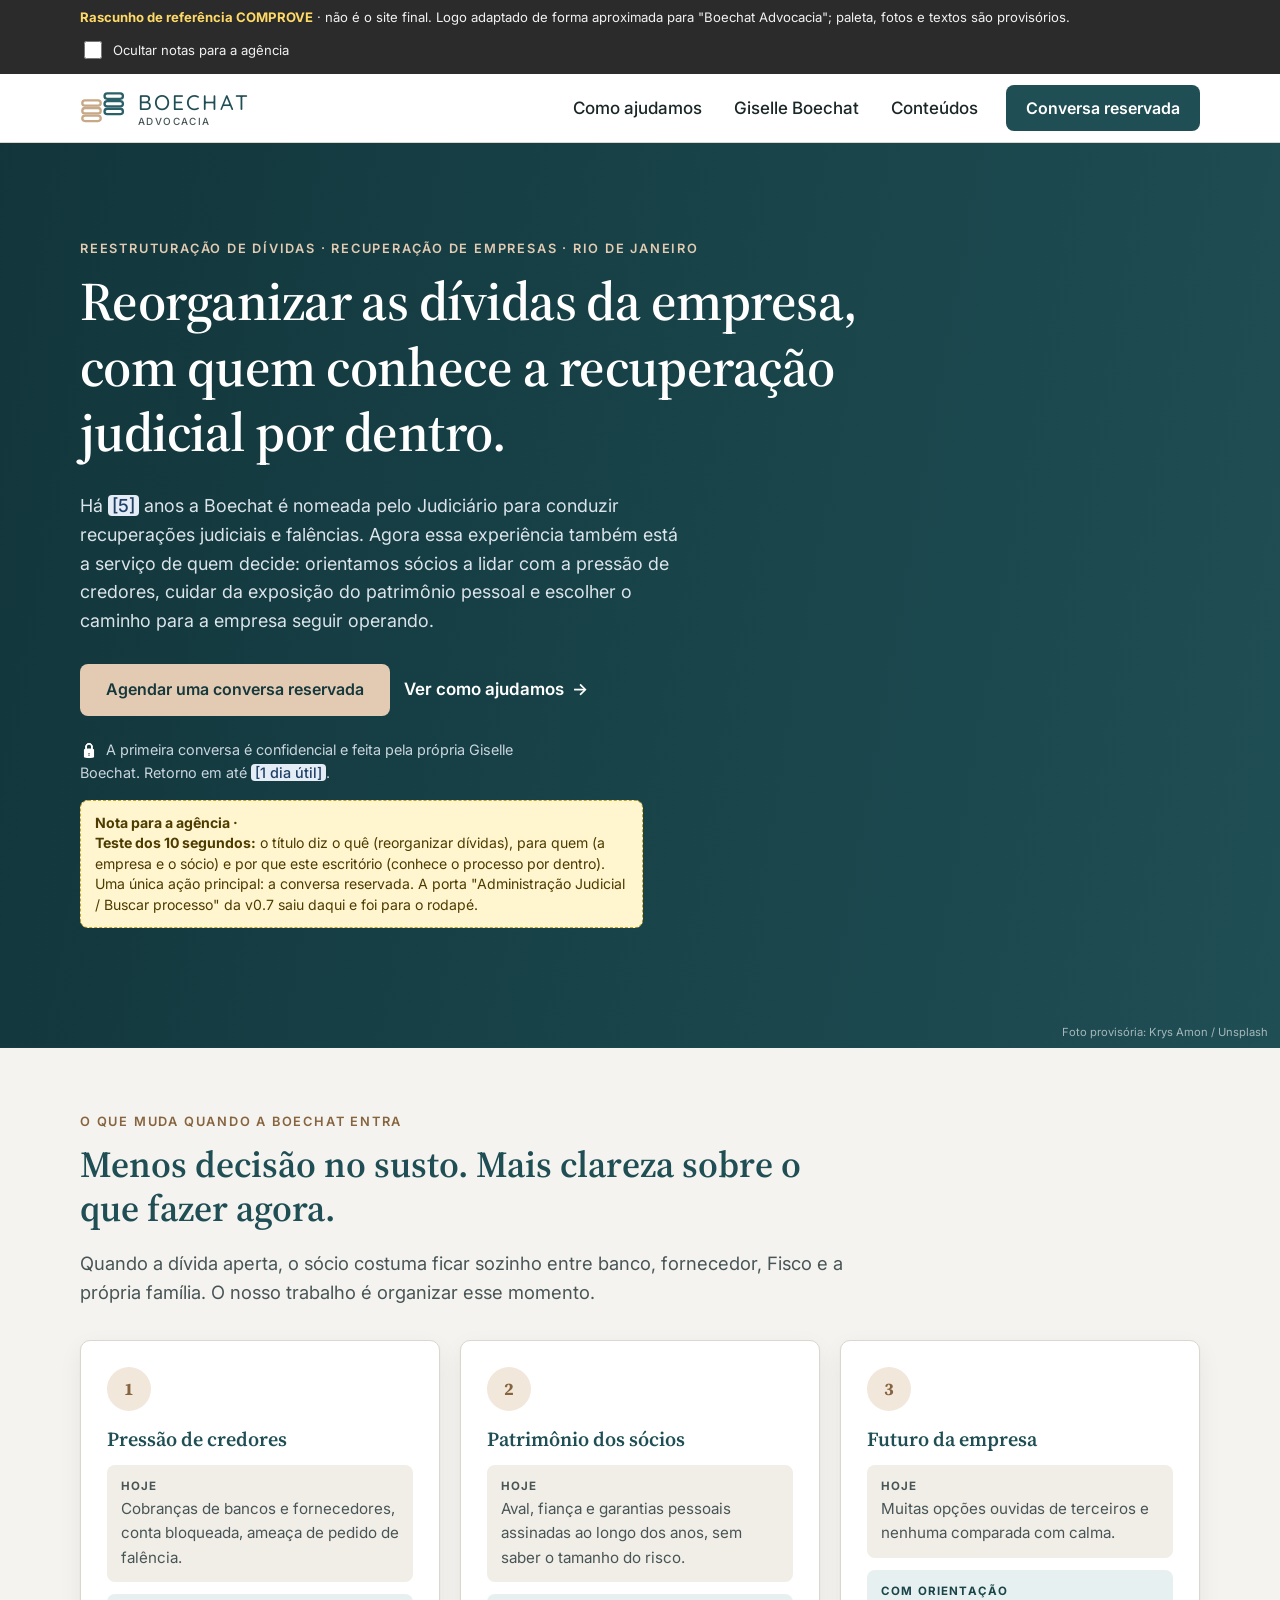
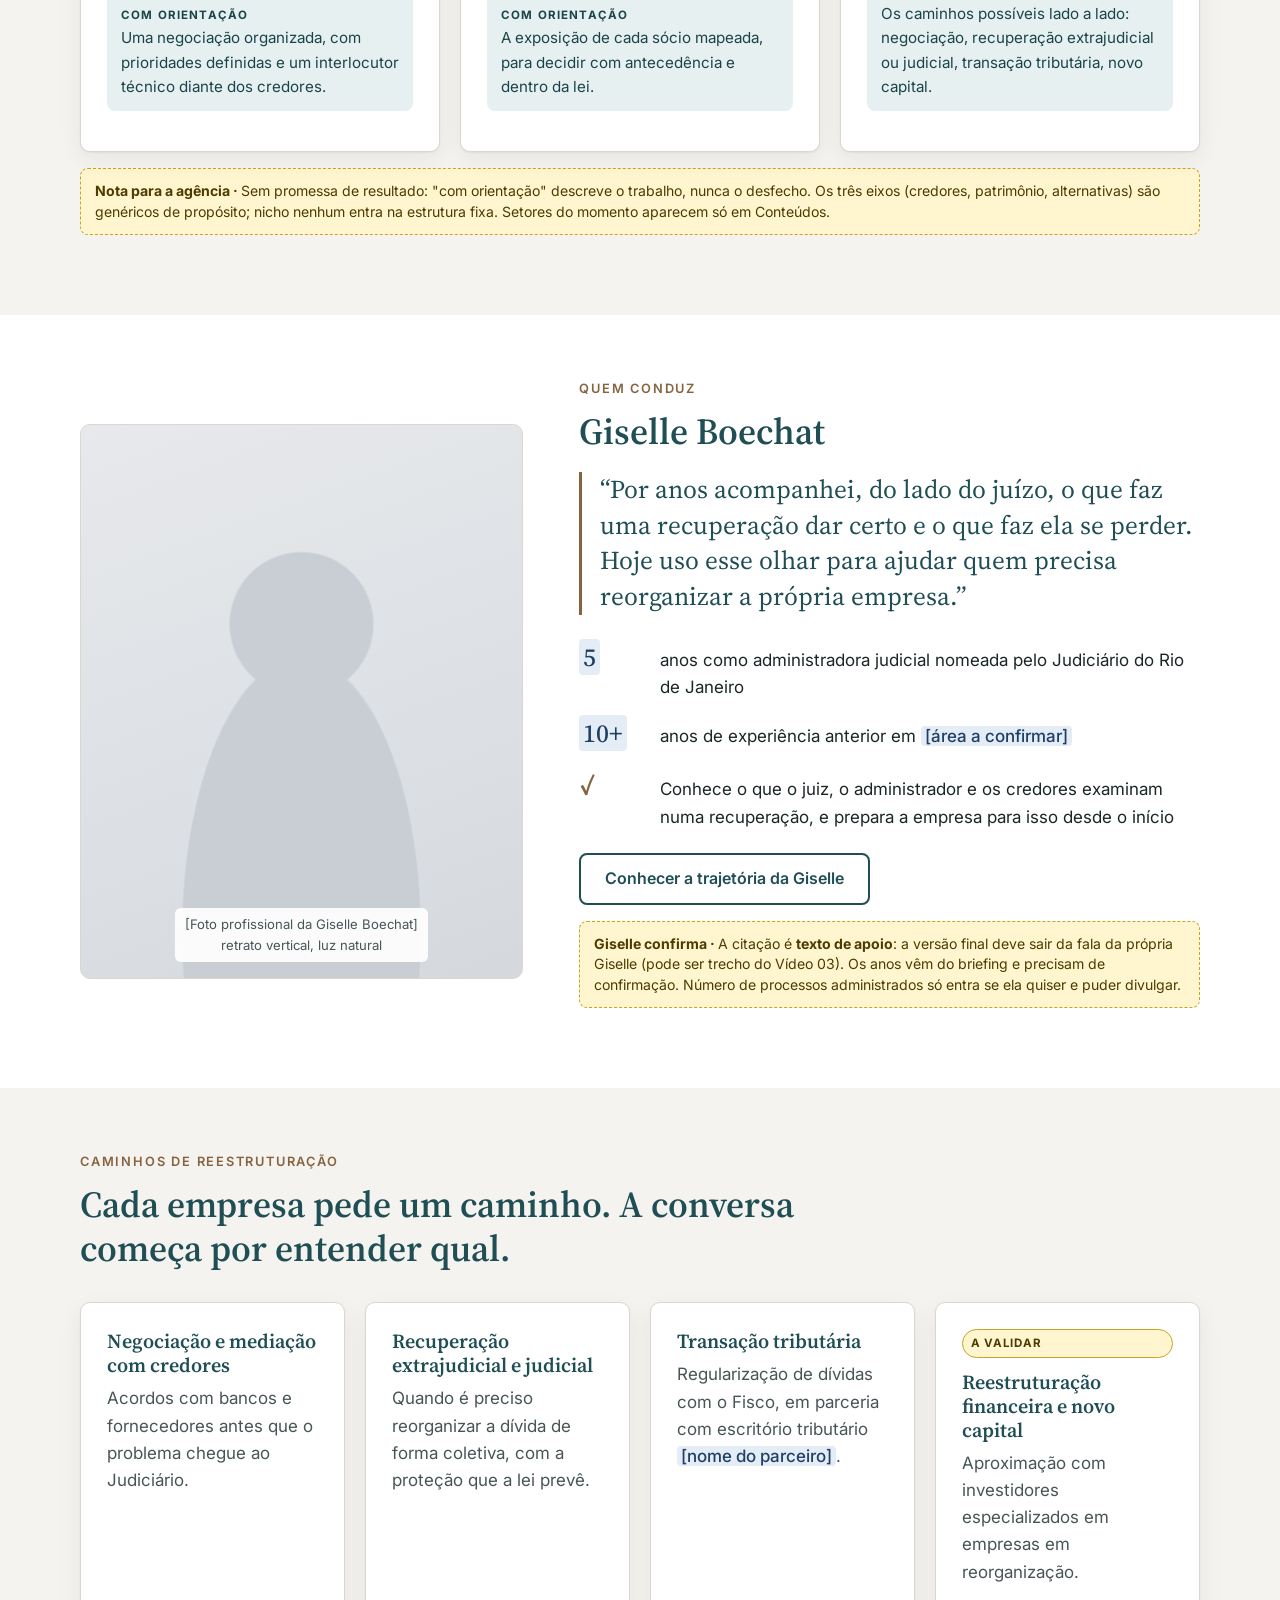
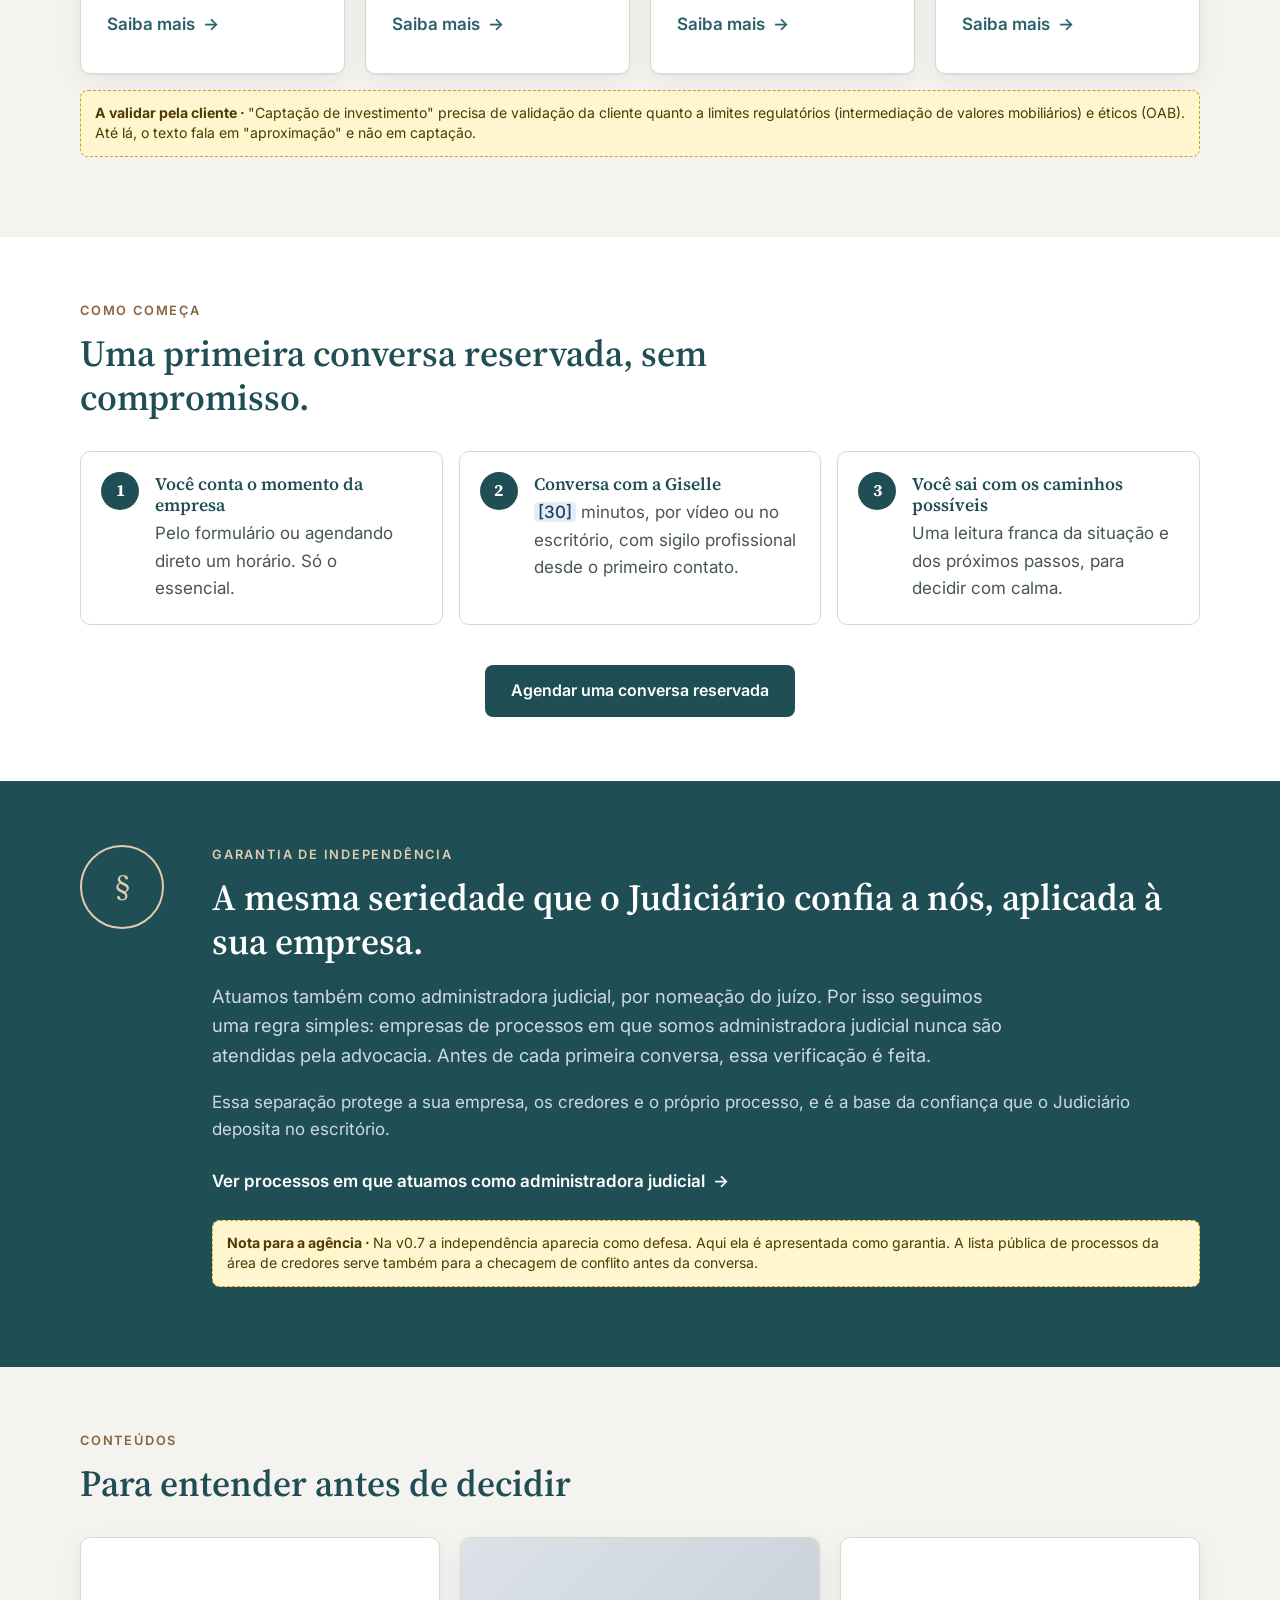
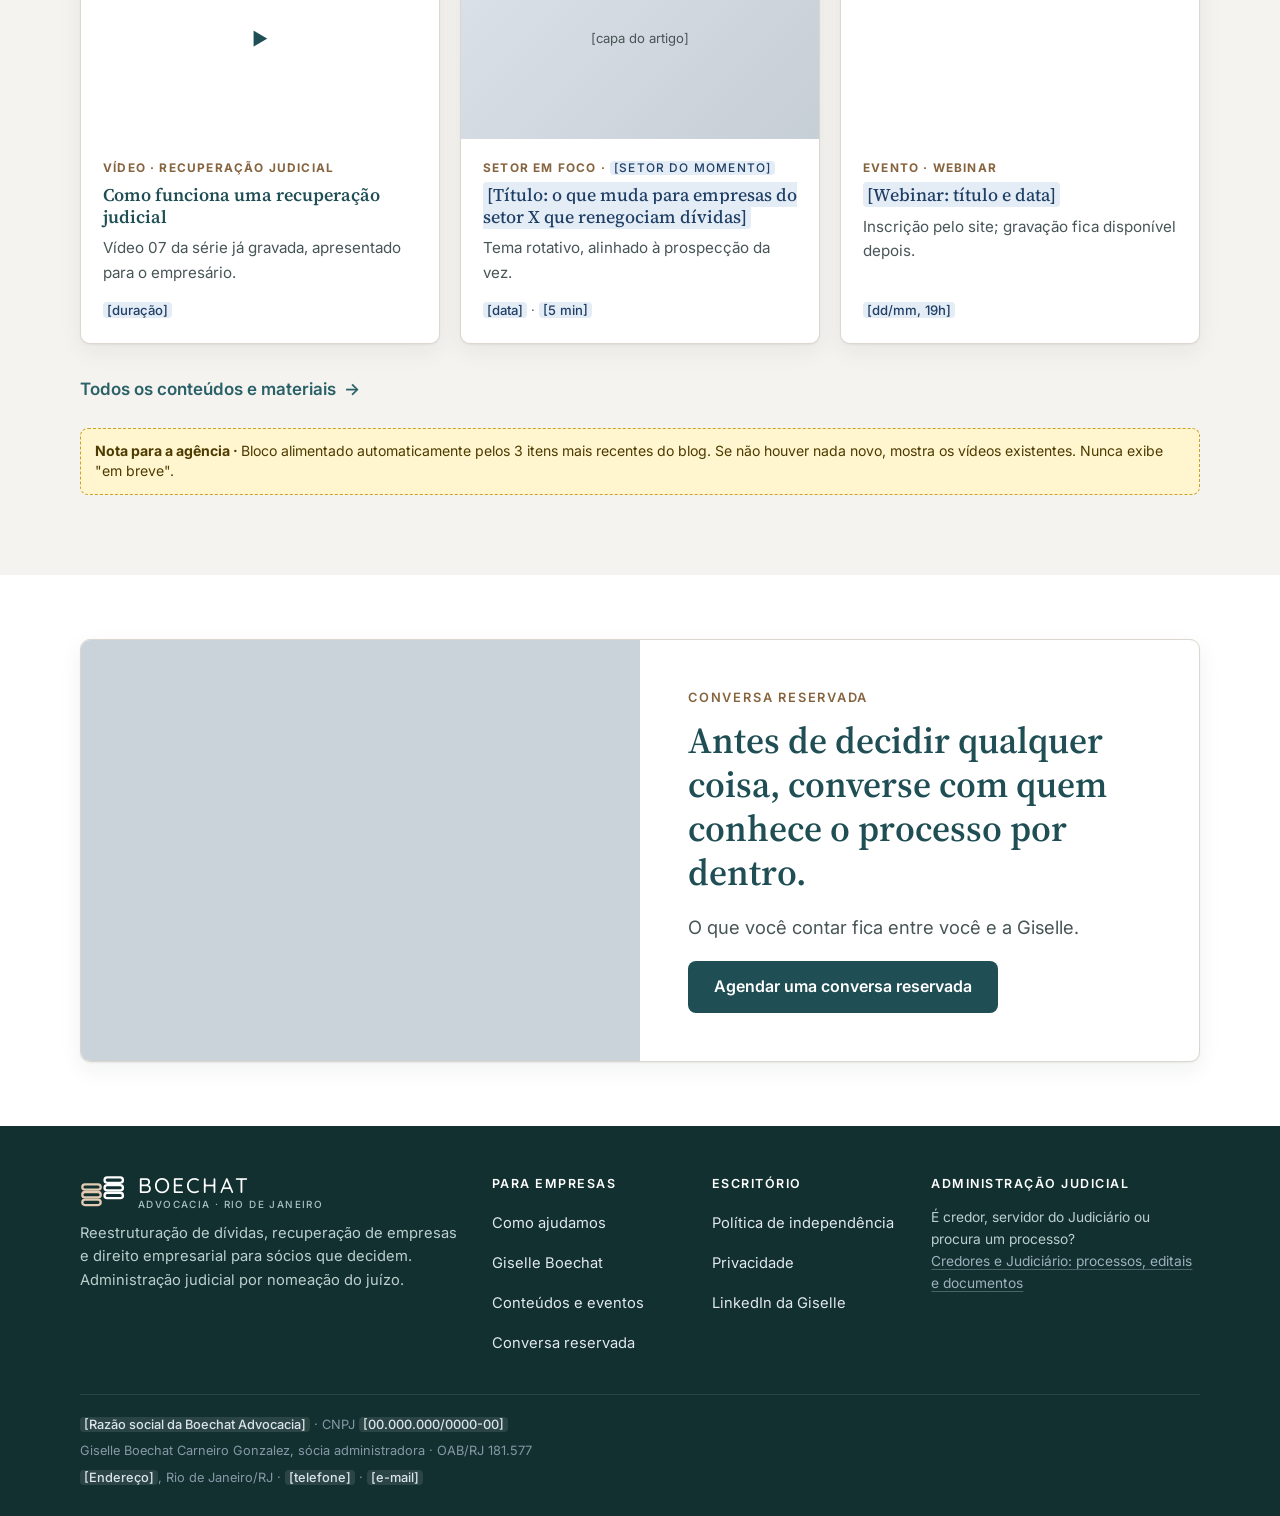
==== commit c53ceeb0: "Rascunho: novo nome Boechat Advocacia Logotipo adaptado, títulos, rodapé e linha do tempo da Giselle" ====
--- a/boechat-site-rascunho/index.html
+++ b/boechat-site-rascunho/index.html
@@ -4,7 +4,7 @@
 <meta charset="utf-8">
 <meta name="viewport" content="width=device-width, initial-scale=1">
 <meta name="robots" content="noindex, nofollow">
-<title>Boechat · Reestruturação de dívidas e recuperação de empresas</title>
+<title>Boechat Advocacia · Reestruturação de dívidas e recuperação de empresas</title>
 <link rel="preconnect" href="https://fonts.googleapis.com">
 <link rel="preconnect" href="https://fonts.gstatic.com" crossorigin>
 <link href="https://fonts.googleapis.com/css2?family=Inter:wght@400;500;600;700&family=Quicksand:wght@500&family=Source+Serif+4:opsz,wght@8..60,500;8..60,600&display=swap" rel="stylesheet">
@@ -13,15 +13,15 @@
 <body>
 <div class="rascunho" role="note">
   <div class="wrap rascunho__in">
-    <p><strong>Rascunho de referência COMPROVE</strong> · não é o site final. Logo recriado de forma aproximada; paleta, fotos e textos são provisórios.</p>
+    <p><strong>Rascunho de referência COMPROVE</strong> · não é o site final. Logo adaptado de forma aproximada para "Boechat Advocacia"; paleta, fotos e textos são provisórios.</p>
     <label class="toggle"><input type="checkbox" id="ocultar-notas"> Ocultar notas para a agência</label>
   </div>
 </div>
 <header class="topo">
   <div class="wrap topo__in">
-    <a href="index.html" class="marca" aria-label="Boechat, página inicial">
+    <a href="index.html" class="marca" aria-label="Boechat Advocacia, página inicial">
       <svg class="logo" viewBox="0 0 60 46" fill="none" stroke-width="3" aria-hidden="true"><g class="l1"><rect x="3" y="13" width="24" height="7" rx="3.5"/><rect x="3" y="23" width="24" height="7" rx="3.5"/><rect x="3" y="33" width="24" height="7" rx="3.5"/></g><g class="l2"><rect x="32" y="4" width="24" height="7" rx="3.5"/><rect x="32" y="14" width="24" height="7" rx="3.5"/><rect x="32" y="24" width="24" height="7" rx="3.5"/></g></svg>
-      <span class="marca__nome" title="Recriação aproximada do logotipo atual: substituir pelo arquivo oficial">BOECHAT<small>Administração Judicial</small></span>
+      <span class="marca__nome" title="Logotipo atual adaptado para o novo nome: substituir pelo arquivo oficial">BOECHAT<small>Advocacia</small></span>
     </a>
     <nav class="menu-d" aria-label="Principal">
         <a href="como-ajudamos.html">Como ajudamos</a>
@@ -247,7 +247,7 @@
       <div>
         <a href="index.html" class="marca">
           <svg class="logo" viewBox="0 0 60 46" fill="none" stroke-width="3" aria-hidden="true"><g class="l1"><rect x="3" y="13" width="24" height="7" rx="3.5"/><rect x="3" y="23" width="24" height="7" rx="3.5"/><rect x="3" y="33" width="24" height="7" rx="3.5"/></g><g class="l2"><rect x="32" y="4" width="24" height="7" rx="3.5"/><rect x="32" y="14" width="24" height="7" rx="3.5"/><rect x="32" y="24" width="24" height="7" rx="3.5"/></g></svg>
-          <span class="marca__nome">BOECHAT<small>Administração Judicial · Rio de Janeiro</small></span>
+          <span class="marca__nome">BOECHAT<small>Advocacia · Rio de Janeiro</small></span>
         </a>
         <p class="mt-1">Reestruturação de dívidas, recuperação de empresas e direito empresarial para sócios que decidem. Administração judicial por nomeação do juízo.</p>
       </div>
@@ -265,7 +265,7 @@
         <ul>
           <li><a href="index.html#independencia">Política de independência</a></li>
           <li><a href="contato.html#privacidade">Privacidade</a></li>
-          <li><a href="[link-linkedin-giselle]">LinkedIn da Giselle</a></li>
+          <li><a href="#" title="[link do LinkedIn da Giselle]">LinkedIn da Giselle</a></li>
         </ul>
       </div>
       <div class="rodape__discreto">
@@ -275,7 +275,7 @@
       </div>
     </div>
     <div class="rodape__legal">
-      <span><span class="ph">[Razão social: Boechat Administração Judicial Ltda.? Ver decisões]</span> · CNPJ <span class="ph">[00.000.000/0000-00]</span></span>
+      <span><span class="ph">[Razão social da Boechat Advocacia]</span> · CNPJ <span class="ph">[00.000.000/0000-00]</span></span>
       <span>Giselle Boechat Carneiro Gonzalez, sócia administradora · OAB/RJ 181.577</span>
       <span><span class="ph">[Endereço]</span>, Rio de Janeiro/RJ · <span class="ph">[telefone]</span> · <span class="ph">[e-mail]</span></span>
     </div>
--- a/boechat-site-rascunho/style.css
+++ b/boechat-site-rascunho/style.css
@@ -127,7 +127,7 @@
 .link-seta:hover::after { transform: translateX(3px); }
 
 /* -------------------------------------------------------------- Topo */
-.topo { background: var(--surface); border-bottom: 1px solid var(--line); position: sticky; top: 0; z-index: 20; }
+.topo { background: var(--surface); border-bottom: 1px solid var(--line); position: sticky; top: env(safe-area-inset-top, 0px); z-index: 20; }
 .topo__in { display: flex; align-items: center; justify-content: space-between; gap: 16px; min-height: 68px; }
 .marca { display: flex; align-items: center; gap: 12px; text-decoration: none; color: var(--brand); }
 .logo { width: 46px; height: 36px; flex: none; }
